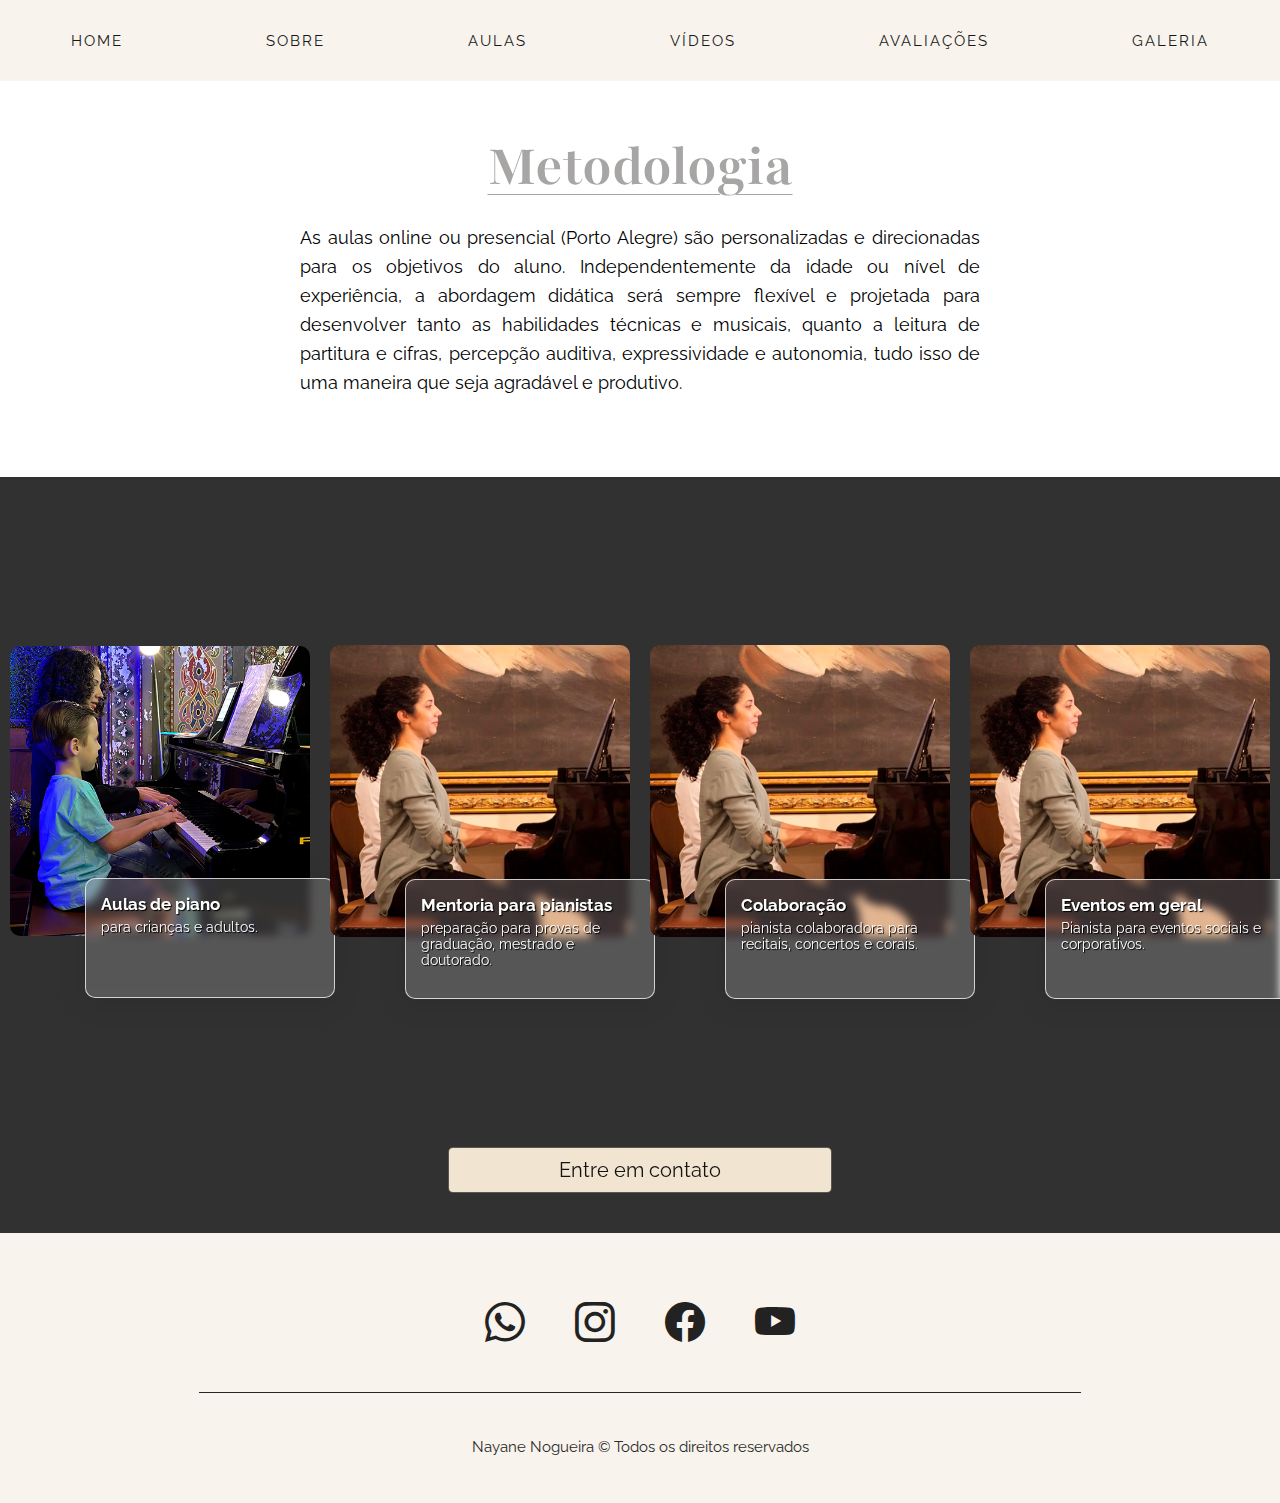
==== aulas.html @ 79834a37 "first commit" ====
<!DOCTYPE html>
<html lang="pt-BR">

<head>
    <meta charset="UTF-8">
    <meta name="viewport" content="width=device-width, initial-scale=1.0">

    <!-- links -->
    <link rel="stylesheet" href="./src/reset.css">
    <link rel="stylesheet" href="./src/style.css">
    <link rel="stylesheet" href="./src/responsive.css">

    <!-- fontes -->
    <link rel="preconnect" href="https://fonts.googleapis.com">
    <link rel="preconnect" href="https://fonts.gstatic.com" crossorigin>
    <link
        href="https://fonts.googleapis.com/css2?family=Oswald:wght@200..700&family=Playfair:ital,opsz,wght@0,5..1200,300..900;1,5..1200,300..900&family=Raleway:ital,wght@0,100..900;1,100..900&family=Roboto:ital,wght@0,100..900;1,100..900&family=Sigmar&display=swap"
        rel="stylesheet">

    <!-- bootstrap icones -->
    <link rel="stylesheet" href="https://cdn.jsdelivr.net/npm/bootstrap-icons@1.10.5/font/bootstrap-icons.css">

    <title>Nayane Nogueira | Professora de piano</title>
</head>

<body>
    <header>
        <nav class="cabecalho">
            <ul>
                <li><a href="index.html">HOME</a></li>
                <li><a href="sobre.html">SOBRE</a></li>
                <li><a href="aulas.html">AULAS</a></li>
                <li><a href="videos.html">VÍDEOS</a></li>
                <li><a href="avaliacoes.html">AVALIAÇÕES</a></li>
                <li><a href="galeria.html">GALERIA</a></li>
            </ul>
        </nav>
    </header>

    <section class="aula-principal">
        <h2>Metodologia</h2>
        <p>As aulas online ou presencial (Porto Alegre) são personalizadas e direcionadas para os objetivos do aluno.
            Independentemente da idade ou nível de experiência, a abordagem didática será sempre flexível e projetada
            para desenvolver tanto as habilidades técnicas e musicais, quanto a leitura de partitura e cifras, percepção
            auditiva, expressividade e autonomia, tudo isso de uma maneira que seja agradável e produtivo.</p>
    </section>

    <section class="aulas-foto">

        <div class="container-foto">
            <img src="./img/aulapiano.png" alt="">
            <div class="informacoes-foto">
                <h3>Aulas de piano</h3>
                <p>para crianças e adultos.</p>
            </div>
        </div>

        <div class="container-foto">
            <img src="./img/mentoria.png" alt="">
            <div class="informacoes-foto">
                <h3>Mentoria para pianistas</h3>
                <p>preparação para provas de graduação, mestrado e doutorado.</p>
            </div>
        </div>

        <div class="container-foto">
            <img src="./img/mentoria.png" alt="">
            <div class="informacoes-foto">
                <h3>Colaboração</h3>
                <p>pianista colaboradora para recitais, concertos e corais.</p>
            </div>
        </div>

        <div class="container-foto">
            <img src="./img/mentoria.png" alt="">
            <div class="informacoes-foto">
                <h3>Eventos em geral</h3>
                <p>Pianista para eventos sociais e corporativos.</p>
            </div>
        </div>
    </section>
    <div class="botao-aulas">
        <a href="https://wa.me/+555181428183" target="_blank">Entre em contato</a>
    </div>



    <footer class="rodape">
        <div class="container-rodape">
            <a href="https://wa.me/+555181428183" target="_blank"><i class="bi bi-whatsapp"></i></a>
            <a href="https://www.instagram.com/nayanenogueirapiano/" target="_blank"><i class="bi bi-instagram"></i></a>
            <a href="https://www.facebook.com/nayanenogueirapiano" target="_blank"><i class="bi bi-facebook"></i></a>
            <a href="https://www.youtube.com/@nayanenogueirapiano" target="_blank"><i class="bi bi-youtube"></i></a>
        </div>

        <div class="linha"></div>
        <p>Nayane Nogueira &#169 Todos os direitos reservados</p>
    </footer>




    <script src="index.js"></script>
</body>

</html
---- src/style.css ----
html {
    font-size: 62.5%;
}

header {
    width: 100%;
    height: 9vh;
    display: flex;
    align-items: center;
    background-color: rgb(248, 243, 236);
}

header .cabecalho {
    width: 100%;
   }



header .cabecalho ul {
    display: flex;
    align-items: center;
    justify-content: space-around;
    width: 100%;
    
}

header .cabecalho ul li {
    list-style: none;
    font-size: 1.5rem;
    font-family: "Raleway", sans-serif;
    letter-spacing: 2px;
    transition: .3s;
    
}

header .cabecalho ul li:hover {
    color: black;
    font-weight: 600;
}

header .cabecalho ul li a {
    color: #171718;
}

/* HERO */

.hero {
    position: relative;
    height: 90vh;
    width: 100%;
    overflow: hidden;
}

.slides {
    position: absolute;
    width: 100%;
    height: 100%;
}

.slides img {
    width: 100%;
    height: 100%;
    object-fit: cover;
    position: absolute;
    opacity: 0;
    transition: opacity 1s ease-in-out;
}

.slides img.ativo {
    opacity: 1;
}

.container-hero {
    position: absolute;
    display: flex;
    flex-direction: column;
    align-items: center;
    justify-content: center;
    width: 100%;
    height: 100%;

}

.container-hero h1 {
    font-size: 7rem;
    color: rgb(245, 245, 245);
    font-family: "Playfair", serif;
    margin-bottom: 60px;

}


.container-hero .botao-hero {
    font-size: 3rem;
    font-family: "Raleway", sans-serif;
    color: rgb(255, 255, 255);
    padding: 15px 50px;
    transition: .5s;
    background: rgba(255, 255, 255, 0.13);
    border-radius: 5px;
    box-shadow: 0 4px 30px rgba(0, 0, 0, 0.1);
    backdrop-filter: blur(5px);
    -webkit-backdrop-filter: blur(1.5px);
    border: 1px solid rgba(255, 255, 255, 0.74);

}

.container-hero .botao-hero:hover {
    color: rgb(36, 36, 36);
    background-color: rgba(221, 220, 220, 0.658);
    text-shadow: none;
}

section .seta-hero {
    position: absolute;
    color: white;
    width: 30px;
    display: flex;
    bottom: 5px;
    left: 50%;
    transform: translateX(-50%);
    animation: animarSeta 1.5s infinite ease-in-out;
}

@keyframes animarSeta {
    0% {
        transform: translateX(-50%) translateY(0);
    }

    50% {
        transform: translateX(-50%) translateY(-10px);
    }

    100% {
        transform: translateX(-50%) translateY(0);
    }
}

/* SOBRE */

section .sobre-container {
    width: 100%;
    display: flex;
    flex-direction: column;
    align-items: center;
    justify-content: center;
    padding: 60px 300px;

}

section .sobre-container h2 {
    font-size: 6rem;
    color: rgb(167, 166, 165);
    font-family: "Playfair", serif;
    margin-bottom: 20px;
    text-decoration: underline;
    text-decoration-thickness: 1px;
    text-underline-offset: 10px;
}

section .sobre-container p {
    font-family: "Raleway", sans-serif;
    font-size: 1.8rem;
    line-height: 2.9rem;
    text-align: justify;
    margin-bottom: 30px;
}

section .sobre-container a {
    font-size: 2rem;
    font-family: "Raleway", sans-serif;
    color: rgb(27, 27, 27);
    width: 100%;
    transition: .5s;
    background: rgb(241, 228, 208);
    border-radius: 5px;
    box-shadow: 0 4px 30px rgba(0, 0, 0, 0.1);
    backdrop-filter: blur(5px);
    -webkit-backdrop-filter: blur(1.5px);
    border: 1px solid rgba(37, 37, 37, 0.74);
    text-align: center;
    padding: 10px;
}

section .sobre-container a:hover {
    background: rgb(245, 216, 173);

}

.sobre::after {
    content: " ";
    display: block;
    width: 80%;
    height: 1px;
    background-color: rgb(167, 166, 165);
    margin: 30px auto;
}

/* AULAS */

.aulas {
    width: 100%;
    display: flex;
    flex-direction: column;
    align-items: center;
    justify-content: center;
    padding: 60px 300px;
}

.aulas .container-aulas {
    display: flex;
    flex-direction: column;
}

.aulas h2 {
    font-size: 6rem;
    color: rgb(167, 166, 165);
    font-family: "Playfair", serif;
    margin-bottom: 20px;
    text-decoration: underline;
    text-decoration-thickness: 1px;
    text-underline-offset: 10px;
}

.aulas .container-aulas p {
    font-family: "Raleway", sans-serif;
    font-size: 1.8rem;
    margin-bottom: 30px;
    text-align: justify;
    line-height: 2.5rem;
}

.aulas .container-aulas ul {
    list-style: none;
}


.aulas .container-aulas li {
    font-family: "Raleway", sans-serif;
    font-size: 1.5rem;
    border: 2px solid rgb(167, 166, 165);
    padding: 20px;
    margin-bottom: 20px;
    display: flex;
    gap: 20px;
    align-items: center;
    text-align: center;
  
}


.aulas .container-aulas .box-aulas img {
    width: 50px;
    height: auto;

}

.aulas .container-aulas .botao-aula {
    font-size: 2rem;
    font-family: "Raleway", sans-serif;
    color: rgb(20, 20, 20);
    width: 100%;
    transition: .5s;
    background: rgb(241, 228, 208);
    border-radius: 5px;
    box-shadow: 0 4px 30px rgba(0, 0, 0, 0.1);
    backdrop-filter: blur(5px);
    -webkit-backdrop-filter: blur(1.5px);
    border: 1px solid rgba(37, 37, 37, 0.74);
    text-align: center;
    padding: 10px;
}

.aulas .container-aulas .botao-aula:hover {
    background: rgb(245, 216, 173);
}

/* CONTATOS */
.section-contatos {
    background-image: url(../img/piano.jpg);
    background-position: center;
    background-repeat: no-repeat;
    background-size: cover;
    height: 60vh;
    position: relative;
    background-attachment: fixed;
}

.section-contatos>.overlay {
    position: absolute;
    top: 0;
    left: 0;
    background-color: #00000099;
    width: 100%;
    height: 100%;
    z-index: 1;
}

.section-contatos>.contatos {
    display: flex;
    align-items: center;
    justify-content: center;
    height: 100%;
    flex-direction: column;
    z-index: 2;
    position: relative;

}

.contatos {
    width: 100%;
    display: flex;
    flex-direction: column;
    align-items: center;
    justify-content: center;
    padding: 40px 300px 60px;
}

.contatos h2 {
    font-size: 6rem;
    color: rgb(250, 247, 243);
    font-family: "Playfair", serif;
    margin-bottom: 45px;
    text-decoration: underline;
    text-decoration-thickness: 1px;
    text-underline-offset: 10px;
}

.contatos .container-contatos {
    display: flex;
    gap: 40px;
}

.contatos .container-contatos .box-contatos {
    width: 230px;
    padding: 20px 5px;
    backdrop-filter: blur(1px);
    -webkit-backdrop-filter: blur(2px);
    border: 1px solid rgba(243, 239, 239, 0.966);
    background-color: #e6e2e22a;
    transition: .3s;
}

.contatos .container-contatos .box-contatos:hover {
    background-color: #5c5b5b8c;
}

.contatos .container-contatos .box-contatos .conteudo-contatos {
    display: flex;
    align-items: center;
    justify-content: center;
    flex-direction: column;
    gap: 30px;

}

.contatos .container-contatos .box-contatos img {
    max-width: 60px;
    height: 40px;
    margin: 20px 0 10px;

}

.contatos .container-contatos .box-contatos p {
    font-size: 1.5rem;
    font-family: "Raleway", sans-serif;
    color: rgb(255, 254, 254);
    width: 100%;
    transition: .5s;
    font-weight: 500;
    border-radius: 5px;
    text-align: center;

}

/* RODAPÉ */

.rodape {
    background-color: rgb(248, 243, 236);
    height: 30vh;
    display: flex;
    flex-direction: column;
    align-items: center;
    justify-content: space-around;
    padding: 50px 10px 30px;
}

.rodape p {
    font-size: 1.5rem;
    font-family: "Raleway", sans-serif;
    color: rgb(43, 42, 42);
}

.rodape .container-rodape {
    display: flex;
    gap: 50px;

}


.rodape .container-rodape i {
    font-size: 4rem;
    color: rgb(34, 34, 34);
    transition: .3s;
}

.rodape .container-rodape i:hover {
    color: rgb(112, 111, 111);
}

.linha {
    height: 0.6px;
    background-color: #252525;
    /* Cor da linha */
    width: 70%;
    /* Ajuste conforme necessário */
    margin: 10px auto;
    /* Centraliza a linha */
}

/* SEÇÃO SOBRE */

.sobre-principal {
    width: 100%;
    display: flex;
    flex-direction: column;
    align-items: center;
    justify-content: center;
    padding: 60px 300px;
    background-color: #313131;
}

.sobre-principal h2 {
    font-size: 6rem;
    color: rgb(231, 228, 224);
    font-family: "Playfair", serif;
    margin-bottom: 20px;
    text-decoration: underline;
    text-decoration-thickness: 1px;
    text-underline-offset: 10px;
}

.sobre-principal p {
    font-family: "Raleway", sans-serif;
    font-size: 1.6rem;
    margin-bottom: 30px;
    text-align: justify;
    line-height: 2.8rem;
    color: rgb(250, 247, 243);
}

.sobre-principal a {
    font-size: 2rem;
    font-family: "Raleway", sans-serif;
    color: rgb(20, 20, 20);
    width: 100%;
    transition: .5s;
    background: rgb(241, 228, 208);
    border-radius: 5px;
    box-shadow: 0 4px 30px rgba(0, 0, 0, 0.1);
    backdrop-filter: blur(5px);
    -webkit-backdrop-filter: blur(1.5px);
    border: 1px solid rgba(37, 37, 37, 0.74);
    text-align: center;
    padding: 10px;
}

.sobre-principal a:hover {
    background: rgb(245, 216, 173);
}

/* SOBRE TIMELINE */

.timeline {
    position: relative;
    max-width: 800px;
    margin: 50px auto;
    padding: 20px;
    display: flex;
    flex-direction: column;
}

.timeline::before {
    content: "";
    position: absolute;
    left: 50%;
    width: 1px;
    height: 100%;
    background-color: #171718;
    transform: translateX(-50%);

}

.timeline-item {
    position: relative;
    width: 50%;
    padding: 20px;
    opacity: 0;
    transform: translateY(30px);
    transition: all 0.6s ease-in-out;
}

.timeline-item:nth-child(odd) {
    left: 0;
    text-align: right;
}

.timeline-item:nth-child(even) {
    left: 50%;
}

.timeline-item::before {
    content: "";
    position: absolute;
    top: 25px;
    width: 10px;
    height: 10px;
    background-color: #171718;
    border-radius: 50%;
    border: 3px solid white;
    box-shadow: 0 0 10px rgba(0, 0, 0, 0.2);
    opacity: 0;
    transition: all 0.6s ease-in-out;
}

.timeline-item:nth-child(odd)::before {
    right: -7px;
}

.timeline-item:nth-child(even)::before {
    left: -7px;
}

.timeline-conteudo {
    background-color: rgb(250, 250, 250);
    max-width: 130%;
    padding: 10px;
    border-radius: 5px;
    box-shadow: 0 0 20px rgba(37, 37, 37, 0.288);

}

.timeline-conteudo h3 {
    margin-bottom: 10px;
    font-family: "Raleway", sans-serif;
    font-size: 1.6rem;

}

.timeline-conteudo p {
    margin-bottom: 10px;
    font-family: "Raleway", sans-serif;
    font-size: 1.6rem;
    text-align: center;

}

.timeline-conteudo .timeline-titulo {
    font-weight: 600;
}


.timeline-item.aparecer {
    opacity: 1;
    transform: translateY(0);
}

.timeline-item.aparecer::before {
    opacity: 1;
}

.botao-timeline {
    display: flex;
    justify-content: center;
    align-items: center;
    height: 20vh;
    transform: translateY(-20%);
}

.botao-timeline a {
    font-size: 2rem;
    font-family: "Raleway", sans-serif;
    color: rgb(20, 20, 20);
    width: 30%;
    transition: .5s;
    background: rgb(241, 228, 208);
    border-radius: 5px;
    backdrop-filter: blur(5px);
    -webkit-backdrop-filter: blur(1.5px);
    border: 1px solid rgba(37, 37, 37, 0.74);
    text-align: center;
    padding: 10px;

}

.botao-timeline a:hover {
    background: rgb(245, 216, 173);
}

/* AULAS */
.aula-principal {
    width: 100%;
    display: flex;
    flex-direction: column;
    justify-content: center;
    padding: 50px 300px;

}

.aula-principal h2 {
    font-size: 6rem;
    color: rgb(167, 166, 165);
    font-family: "Playfair", serif;
    margin-bottom: 20px;
    text-decoration: underline;
    text-decoration-thickness: 1px;
    text-underline-offset: 10px;
    text-align: center;
}

.aula-principal p {
    font-family: "Raleway", sans-serif;
    font-size: 1.8rem;
    line-height: 2.9rem;
    text-align: justify;
    margin-bottom: 30px;
}

.aulas-foto {
    display: flex;
    align-items: center;
    justify-content: space-around;
    background-color: #313131;
    height: 70vh;
}


.aulas-foto .container-foto {
    position: relative;

}

.informacoes-foto {
    position: absolute;
    height: 120px;
    width: 250px;
    transform: translate(30%, -50%);
    padding: 15px;
    border-radius: 10px;
    font-family: "Raleway", sans-serif;
    color: rgb(255, 255, 255);
    transition: .5s;
    background: rgba(230, 228, 228, 0.212);
    box-shadow: 0 4px 30px rgba(0, 0, 0, 0.1);
    backdrop-filter: blur(4px);
    -webkit-backdrop-filter: blur(1.5px);
    border: 0.8px solid rgba(255, 255, 255, 0.74);
}

.informacoes-foto h3 {
    font-size: 1.7rem;
    color: #ffffff;
    text-shadow: 1px 1px 1px black;
    margin-bottom: 5px;
}

.informacoes-foto p {
    font-size: 1.4rem;
    text-shadow: 1px 1px 1px black;
}


.container-foto img {
    max-width: 300px;
    max-height: 300px;
    border-radius: 10px;
    transition: 0.3s ease;
}


.container-foto img:hover {
    transform: scale(1.05);
} 


.botao-aulas {
    background-color: #313131;
    display: flex;
    justify-content: center;
    width: 100%;

}

.botao-aulas a {
    font-size: 2rem;
    font-family: "Raleway", sans-serif;
    color: rgb(20, 20, 20);
    width: 30%;
    transition: .5s;
    background: rgb(241, 228, 208);
    border-radius: 5px;
    backdrop-filter: blur(5px);
    -webkit-backdrop-filter: blur(1.5px);
    border: 1px solid rgba(37, 37, 37, 0.74);
    text-align: center;
    padding: 10px;
    margin: 40px 0;
}

.botao-aulas a:hover {
    background: rgb(245, 216, 173);
}


/* VIDEOS */

.videos-principal {
    width: 100%;
    display: flex;
    flex-direction: column;
    justify-content: center;
    align-items: center;
    padding: 50px 300px;
    margin-bottom: 60px;
    background-color: #313131;
}

.videos-principal h2 {
    font-size: 6rem;
    color: rgb(233, 231, 228);
    font-family: "Playfair", serif;
    margin-bottom: 30px;
    text-decoration: underline;
    text-decoration-thickness: 1px;
    text-underline-offset: 10px;
    text-align: center;
}

.videos-secundario {
    display: flex;
    flex-wrap: wrap;
    align-items: center;
    justify-content: space-evenly;
    gap: 40px;
  
}

.videos-principal iframe,
.videos-secundario iframe {
    border-radius: 10px;
}

.videos-secundario a {
    font-size: 2rem;
    font-family: "Raleway", sans-serif;
    color: rgb(20, 20, 20);
    width: 30%;
    transition: .5s;
    background: rgb(241, 228, 208);
    border-radius: 5px;
    backdrop-filter: blur(5px);
    -webkit-backdrop-filter: blur(1.5px);
    border: 1px solid rgba(37, 37, 37, 0.74);
    text-align: center;
    padding: 10px;
    margin-bottom: 40px;
}
.videos-secundario a:hover {
    background: rgb(245, 216, 173);
}


/* AVALIACOES */

.avaliacoes {
    display: flex;
    flex-direction: column;
    justify-content: center;
    padding: 50px 300px;
    background-color: rgb(218, 212, 203);

}

.avaliacoes-container {
    display: flex;
    flex-direction: column;
    align-items: center;
    justify-content: center;
    height:50vh;
   }

   .avaliacoes-txt {
    background-color: #ffffff;
    width: 50%;
    display: flex;
    flex-direction: column;
    padding: 30px;
    text-align: center;
    border-radius: 10px;
    box-shadow: 0 0 7px rgba(44, 44, 44, 0.651);
   }

   .avaliacoes-txt h3 {
    font-family: "Raleway", sans-serif;
    font-size: 1.8rem;
    text-align: center;
    margin-bottom: 10px;

   }

   .avaliacoes-txt p {
    font-family: "Raleway", sans-serif;
    font-size: 1.6rem;
    line-height: 2.4rem;
    text-align: center;
    margin-bottom: 10px;

   }

   .botao-esquerdo,
.botao-direito {
    color: rgb(0, 0, 0);
    position: absolute;
    background-color: transparent;
    border: 0px;
    font-size: 4rem;
    padding: 10px;
    top: 35%;
    cursor: pointer;
    transition: .5s;
}


.botao-esquerdo {
    left: 400px;
    text-shadow: 2px 2px 20px white;
}


.botao-direito {
    right: 400px;
    text-shadow: -2px 2px 20px white;
}

/* GALERIA */

.container-galeria {
    background-color: #313131;
    padding-top: 30px;
}

.container-galeria h2 {
    font-size: 6rem;
    color: rgb(233, 231, 228);
    font-family: "Playfair", serif;
    margin-bottom: 20px;
    text-decoration: underline;
    text-decoration-thickness: 1px;
    text-underline-offset: 10px;
    text-align: center;
}

.galeria {
 column-count: 3;
 column-gap: 20px;
 padding: 40px;
}

.galeria img {
    width: 100%;
    object-fit: cover;
    transition: transform 0.3s ease;
    border-radius: 4px;
    margin-bottom: 20px;
}

.galeria img:hover {
    transform: scale(1.05);
}


.galeria img:nth-child(2n) {
    grid-row: span 2;
}

.galeria img:nth-child(3n) {
    grid-column: span 2;
    grid-row: span 2;
}

/* lightbox */

.lightbox {
    position: fixed;
    top: 0;
    left: 0;
    width: 100%;
    height: 100%;
    background-color: rgba(0, 0, 0, 0.8);
    display: none;
    justify-content: center;
    align-items: center;
}

.lightbox img {
    max-width: 90%;
    max-height: 90%;
    border-radius: 4px;
}

.fechar {
    position: absolute;
    top: 20px;
    right: 60px;
    font-size: 36px;
    color: #e9dfdf;
    cursor: pointer;
    z-index: 1000;
}


.fechar:hover {
    color: #ffffff; ;
}
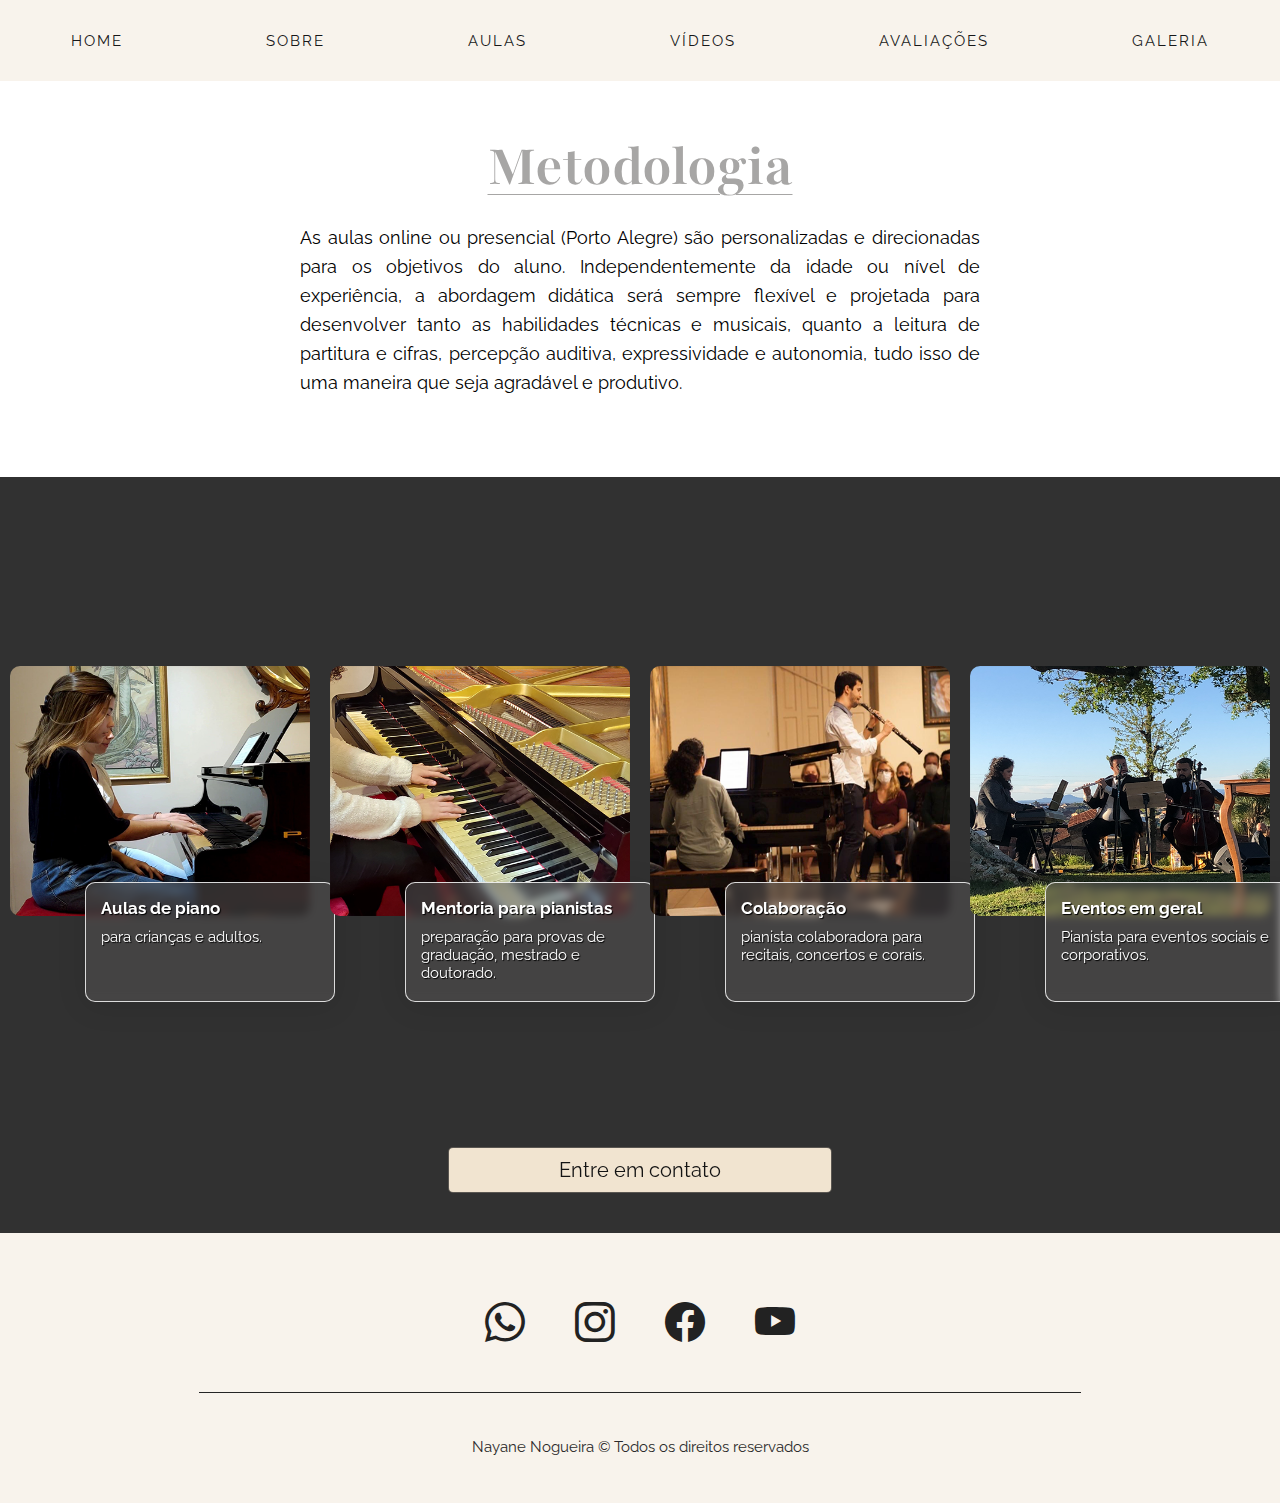
==== commit c0972deb: "new commit" ====
--- a/aulas.html
+++ b/aulas.html
@@ -48,7 +48,7 @@
     <section class="aulas-foto">
 
         <div class="container-foto">
-            <img src="./img/aulapiano.png" alt="">
+            <img src="./img/aula.png" alt="">
             <div class="informacoes-foto">
                 <h3>Aulas de piano</h3>
                 <p>para crianças e adultos.</p>
@@ -56,7 +56,7 @@
         </div>
 
         <div class="container-foto">
-            <img src="./img/mentoria.png" alt="">
+            <img src="./img/maos.png" alt="">
             <div class="informacoes-foto">
                 <h3>Mentoria para pianistas</h3>
                 <p>preparação para provas de graduação, mestrado e doutorado.</p>
@@ -64,7 +64,7 @@
         </div>
 
         <div class="container-foto">
-            <img src="./img/mentoria.png" alt="">
+            <img src="./img/acompanhamento.png" alt="">
             <div class="informacoes-foto">
                 <h3>Colaboração</h3>
                 <p>pianista colaboradora para recitais, concertos e corais.</p>
@@ -72,7 +72,7 @@
         </div>
 
         <div class="container-foto">
-            <img src="./img/mentoria.png" alt="">
+            <img src="./img/cerimonia.png" alt="">
             <div class="informacoes-foto">
                 <h3>Eventos em geral</h3>
                 <p>Pianista para eventos sociais e corporativos.</p>
--- a/src/style.css
+++ b/src/style.css
@@ -12,7 +12,7 @@
 
 header .cabecalho {
     width: 100%;
-   }
+}
 
 
 
@@ -21,7 +21,7 @@
     align-items: center;
     justify-content: space-around;
     width: 100%;
-    
+
 }
 
 header .cabecalho ul li {
@@ -30,7 +30,7 @@
     font-family: "Raleway", sans-serif;
     letter-spacing: 2px;
     transition: .3s;
-    
+
 }
 
 header .cabecalho ul li:hover {
@@ -85,13 +85,16 @@
     font-size: 7rem;
     color: rgb(245, 245, 245);
     font-family: "Playfair", serif;
-    margin-bottom: 60px;
-
+    margin-bottom: 40px;
+}
+
+.container-hero img {
+    width: 100px;
 }
 
 
 .container-hero .botao-hero {
-    font-size: 3rem;
+    font-size: 2rem;
     font-family: "Raleway", sans-serif;
     color: rgb(255, 255, 255);
     padding: 15px 50px;
@@ -204,12 +207,15 @@
     flex-direction: column;
     align-items: center;
     justify-content: center;
-    padding: 60px 300px;
+    padding: 60px 20px; 
+    max-width: 900px; 
+    margin: 0 auto; 
 }
 
 .aulas .container-aulas {
     display: flex;
     flex-direction: column;
+    width: 100%; 
 }
 
 .aulas h2 {
@@ -242,15 +248,25 @@
     padding: 20px;
     margin-bottom: 20px;
     display: flex;
-    gap: 20px;
-    align-items: center;
-    text-align: center;
-  
-}
-
+    gap: 30px;
+    align-items: center;
+    justify-content: space-around;
+ 
+
+}
+
+.aulas .container-aulas li p {
+    font-size: 1.5rem;
+    line-height: 2rem;
+    margin: 0;
+}
+
+.aulas .container-aulas li h3 {
+    text-align: left;
+}
 
 .aulas .container-aulas .box-aulas img {
-    width: 50px;
+    max-width: 50px;
     height: auto;
 
 }
@@ -644,35 +660,35 @@
     position: absolute;
     height: 120px;
     width: 250px;
-    transform: translate(30%, -50%);
+    transform: translate(30%, -30%);
     padding: 15px;
     border-radius: 10px;
     font-family: "Raleway", sans-serif;
     color: rgb(255, 255, 255);
     transition: .5s;
-    background: rgba(230, 228, 228, 0.212);
+    background: rgba(85, 83, 83, 0.555);
     box-shadow: 0 4px 30px rgba(0, 0, 0, 0.1);
     backdrop-filter: blur(4px);
     -webkit-backdrop-filter: blur(1.5px);
-    border: 0.8px solid rgba(255, 255, 255, 0.74);
+    border: 0.8px solid rgba(255, 255, 255, 0.815);
 }
 
 .informacoes-foto h3 {
     font-size: 1.7rem;
     color: #ffffff;
     text-shadow: 1px 1px 1px black;
-    margin-bottom: 5px;
+    margin-bottom: 10px;
 }
 
 .informacoes-foto p {
-    font-size: 1.4rem;
+    font-size: 1.5rem;
     text-shadow: 1px 1px 1px black;
 }
 
 
 .container-foto img {
-    max-width: 300px;
-    max-height: 300px;
+    width: 300px;
+    height: 250px;
     border-radius: 10px;
     transition: 0.3s ease;
 }
@@ -680,7 +696,7 @@
 
 .container-foto img:hover {
     transform: scale(1.05);
-} 
+}
 
 
 .botao-aulas {
@@ -742,7 +758,7 @@
     align-items: center;
     justify-content: space-evenly;
     gap: 40px;
-  
+
 }
 
 .videos-principal iframe,
@@ -765,6 +781,7 @@
     padding: 10px;
     margin-bottom: 40px;
 }
+
 .videos-secundario a:hover {
     background: rgb(245, 216, 173);
 }
@@ -786,10 +803,10 @@
     flex-direction: column;
     align-items: center;
     justify-content: center;
-    height:50vh;
-   }
-
-   .avaliacoes-txt {
+    height: 50vh;
+}
+
+.avaliacoes-txt {
     background-color: #ffffff;
     width: 50%;
     display: flex;
@@ -798,26 +815,26 @@
     text-align: center;
     border-radius: 10px;
     box-shadow: 0 0 7px rgba(44, 44, 44, 0.651);
-   }
-
-   .avaliacoes-txt h3 {
+}
+
+.avaliacoes-txt h3 {
     font-family: "Raleway", sans-serif;
     font-size: 1.8rem;
     text-align: center;
     margin-bottom: 10px;
 
-   }
-
-   .avaliacoes-txt p {
+}
+
+.avaliacoes-txt p {
     font-family: "Raleway", sans-serif;
     font-size: 1.6rem;
     line-height: 2.4rem;
     text-align: center;
     margin-bottom: 10px;
 
-   }
-
-   .botao-esquerdo,
+}
+
+.botao-esquerdo,
 .botao-direito {
     color: rgb(0, 0, 0);
     position: absolute;
@@ -861,9 +878,9 @@
 }
 
 .galeria {
- column-count: 3;
- column-gap: 20px;
- padding: 40px;
+    column-count: 3;
+    column-gap: 20px;
+    padding: 40px;
 }
 
 .galeria img {
@@ -887,6 +904,8 @@
     grid-column: span 2;
     grid-row: span 2;
 }
+
+
 
 /* lightbox */
 
@@ -920,5 +939,6 @@
 
 
 .fechar:hover {
-    color: #ffffff; ;
+    color: #ffffff;
+    ;
 }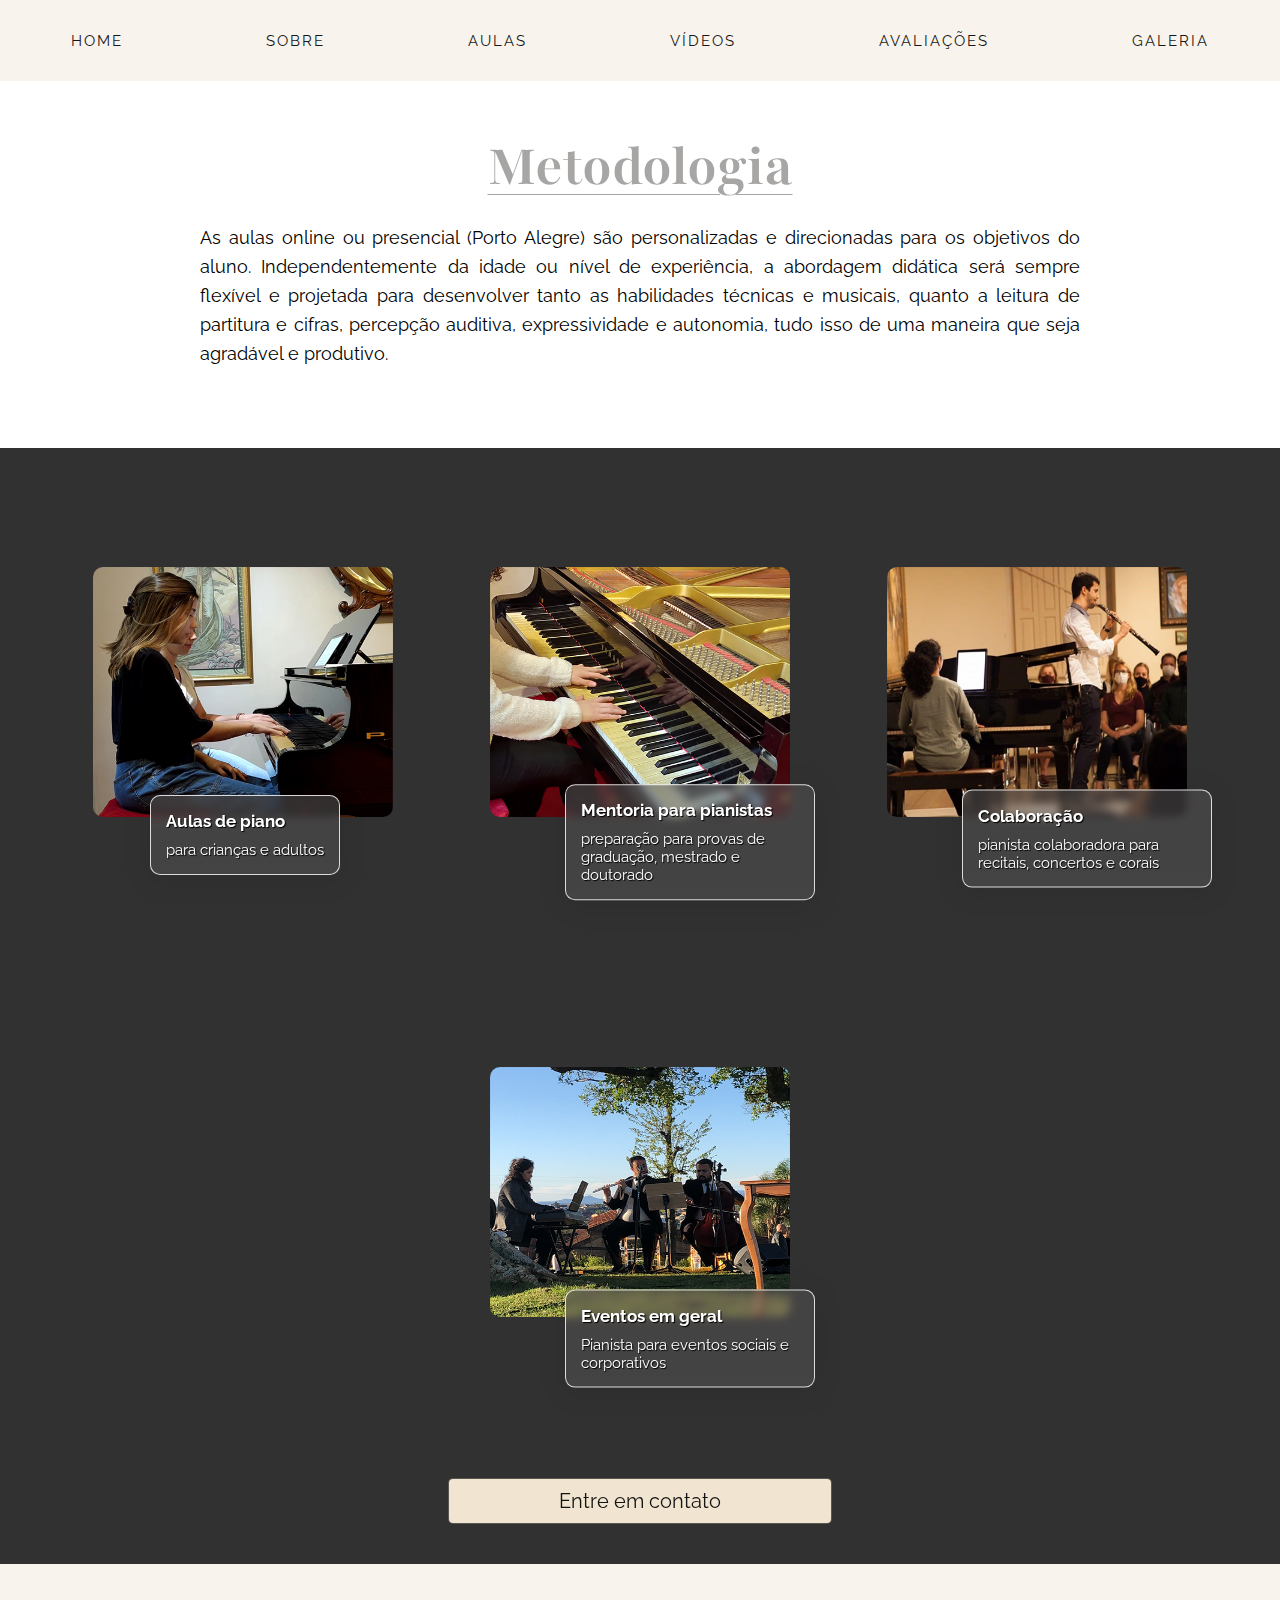
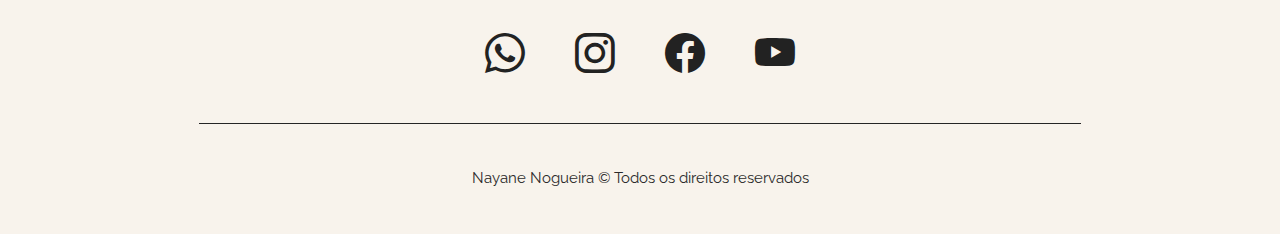
==== commit 0952fe02: "new commit" ====
--- a/aulas.html
+++ b/aulas.html
@@ -35,6 +35,25 @@
                 <li><a href="galeria.html">GALERIA</a></li>
             </ul>
         </nav>
+
+        <button id="btn-menu-mobile" class="botao" onclick="animar()">
+            <span class="linha"></span>
+            <span class="linha"></span>
+            <span class="linha"></span>
+        </button>
+
+        <section class="menu-mobile" id="menu-mobile">
+            <nav>
+                <ul>
+                    <li><a href="index.html">HOME</a></li>
+                    <li><a href="sobre.html">SOBRE</a></li>
+                    <li><a href="aulas.html">AULAS</a></li>
+                    <li><a href="videos.html">VÍDEOS</a></li>
+                    <li><a href="avaliacoes.html">AVALIAÇÕES</a></li>
+                    <li><a href="galeria.html">GALERIA</a></li>
+                </ul>
+            </nav>
+        </section>
     </header>
 
     <section class="aula-principal">
@@ -51,7 +70,7 @@
             <img src="./img/aula.png" alt="">
             <div class="informacoes-foto">
                 <h3>Aulas de piano</h3>
-                <p>para crianças e adultos.</p>
+                <p>para crianças e adultos</p>
             </div>
         </div>
 
@@ -59,7 +78,7 @@
             <img src="./img/maos.png" alt="">
             <div class="informacoes-foto">
                 <h3>Mentoria para pianistas</h3>
-                <p>preparação para provas de graduação, mestrado e doutorado.</p>
+                <p>preparação para provas de graduação, mestrado e doutorado</p>
             </div>
         </div>
 
@@ -67,7 +86,7 @@
             <img src="./img/acompanhamento.png" alt="">
             <div class="informacoes-foto">
                 <h3>Colaboração</h3>
-                <p>pianista colaboradora para recitais, concertos e corais.</p>
+                <p>pianista colaboradora para recitais, concertos e corais</p>
             </div>
         </div>
 
@@ -75,14 +94,13 @@
             <img src="./img/cerimonia.png" alt="">
             <div class="informacoes-foto">
                 <h3>Eventos em geral</h3>
-                <p>Pianista para eventos sociais e corporativos.</p>
+                <p>Pianista para eventos sociais e corporativos</p>
             </div>
         </div>
     </section>
     <div class="botao-aulas">
         <a href="https://wa.me/+555181428183" target="_blank">Entre em contato</a>
     </div>
-
 
 
     <footer class="rodape">
@@ -98,9 +116,8 @@
     </footer>
 
 
-
-
     <script src="index.js"></script>
+    <script src="mobile.js"></script>
 </body>
 
 </html--- a/src/style.css
+++ b/src/style.css
@@ -13,7 +13,6 @@
 header .cabecalho {
     width: 100%;
 }
-
 
 
 header .cabecalho ul {
@@ -42,6 +41,103 @@
     color: #171718;
 }
 
+/* MENU MOBILE */
+
+header .menu-mobile {
+    background-color: rgba(0, 0, 0, 0.452);
+    backdrop-filter: blur(15px);
+    position: absolute;
+    width: 100%;
+    height: 0vh;
+    top: 0;
+    left: 0;
+    visibility: hidden;
+    overflow: hidden;
+    transition: .5s;
+    z-index: 3;
+}
+
+header .menu-mobile nav {
+    width: 100%;
+
+}
+
+header .menu-mobile nav ul {
+    list-style-type: none;
+    display: flex;
+    flex-direction: column;
+    align-items: center;
+    justify-content: center;
+    height: 100vh;
+
+}
+
+header .menu-mobile nav a {
+    font-family: "Raleway", sans-serif;
+    font-size: 20px;
+    text-decoration: none;
+    color: #ffffff;
+    padding: 20px 0;
+    display: block;
+    width: 100vw;
+    text-align: center;
+    transition: .3s;
+
+}
+
+header .menu-mobile nav a:hover {
+    font-size: 25px;
+}
+
+header .menu-mobile.abrir {
+    width: 100%;
+    height: 100vh;
+
+}
+
+body.no-overflow {
+    overflow: hidden;
+}
+
+
+/* BOTAO MOBILE */
+header .botao {
+    width: 50px;
+    height: 50px;
+    border: none;
+    background: transparent;
+    cursor: pointer;
+    display: none;
+   
+}
+
+header .botao .linha {
+    width: 30px;
+    height: 2px;
+    display: block;
+    margin: 6px auto;
+    position: relative;
+    transform-origin: center;
+    transition: 0.2s;
+
+}
+
+header .botao.ativar .linha:nth-child(1) {
+    transform: translateY(8px) rotate(-45deg);
+    background-color: #ffffff;
+}
+
+header .botao.ativar .linha:nth-child(3) {
+    transform: translateY(-8px) rotate(45deg);
+    background-color: #ffffff;
+}
+
+header .botao.ativar .linha:nth-child(2) {
+    width: 0;
+}
+
+
+
 /* HERO */
 
 .hero {
@@ -55,6 +151,7 @@
     position: absolute;
     width: 100%;
     height: 100%;
+
 }
 
 .slides img {
@@ -78,7 +175,6 @@
     justify-content: center;
     width: 100%;
     height: 100%;
-
 }
 
 .container-hero h1 {
@@ -139,6 +235,10 @@
     }
 }
 
+.imagem-estatica {
+    display: none;
+}
+
 /* SOBRE */
 
 section .sobre-container {
@@ -147,7 +247,9 @@
     flex-direction: column;
     align-items: center;
     justify-content: center;
-    padding: 60px 300px;
+    padding: 60px 20px;
+    max-width: 900px;
+    margin: 0 auto;
 
 }
 
@@ -207,15 +309,15 @@
     flex-direction: column;
     align-items: center;
     justify-content: center;
-    padding: 60px 20px; 
-    max-width: 900px; 
-    margin: 0 auto; 
+    padding: 60px 20px;
+    max-width: 900px;
+    margin: 0 auto;
 }
 
 .aulas .container-aulas {
     display: flex;
     flex-direction: column;
-    width: 100%; 
+    width: 100%;
 }
 
 .aulas h2 {
@@ -250,9 +352,7 @@
     display: flex;
     gap: 30px;
     align-items: center;
-    justify-content: space-around;
- 
-
+    text-align: center;
 }
 
 .aulas .container-aulas li p {
@@ -644,22 +744,26 @@
 
 .aulas-foto {
     display: flex;
+    flex-wrap: wrap;
     align-items: center;
     justify-content: space-around;
     background-color: #313131;
     height: 70vh;
-}
-
+    padding: 0 50px;
+    gap: 10px;
+
+}
 
 .aulas-foto .container-foto {
     position: relative;
+    margin: 10px;
 
 }
 
 .informacoes-foto {
     position: absolute;
-    height: 120px;
-    width: 250px;
+    max-height: 120px;
+    max-width: 250px;
     transform: translate(30%, -30%);
     padding: 15px;
     border-radius: 10px;
@@ -793,8 +897,11 @@
     display: flex;
     flex-direction: column;
     justify-content: center;
-    padding: 50px 300px;
+    align-items: center;
+    padding: 50px 10%;
     background-color: rgb(218, 212, 203);
+    position: relative;
+    height: 60vh;
 
 }
 
@@ -804,11 +911,14 @@
     align-items: center;
     justify-content: center;
     height: 50vh;
+    width: 100%;
+    max-width: 800px;
 }
 
 .avaliacoes-txt {
     background-color: #ffffff;
-    width: 50%;
+    width: 80%;
+    max-width: 500px;
     display: flex;
     flex-direction: column;
     padding: 30px;
@@ -839,23 +949,24 @@
     color: rgb(0, 0, 0);
     position: absolute;
     background-color: transparent;
-    border: 0px;
+    border: none;
     font-size: 4rem;
     padding: 10px;
-    top: 35%;
+    top: 50%;
+    transform: translateY(-50%);
     cursor: pointer;
     transition: .5s;
 }
 
 
 .botao-esquerdo {
-    left: 400px;
+    left: 30%;
     text-shadow: 2px 2px 20px white;
 }
 
 
 .botao-direito {
-    right: 400px;
+    right: 30%;
     text-shadow: -2px 2px 20px white;
 }
 
@@ -919,6 +1030,9 @@
     display: none;
     justify-content: center;
     align-items: center;
+    pointer-events: auto;
+    z-index: 9999;
+    
 }
 
 .lightbox img {
@@ -940,5 +1054,8 @@
 
 .fechar:hover {
     color: #ffffff;
-    ;
+}
+
+.desativado {
+    pointer-events: none;
 }--- a/src/responsive.css
+++ b/src/responsive.css
@@ -0,0 +1,1154 @@
+@media screen and (max-width: 1456px) {
+
+    .aulas-foto {
+        height: 110vh;
+        justify-content: space-around;
+    }
+
+    .aulas-foto .container-foto {
+        margin: 30px;
+    }
+
+}
+
+@media screen and (max-width: 1301px) {
+
+    /* seção sobre */
+    .sobre-principal {
+        padding: 60px 200px;
+    }
+
+    /* seção aulas */
+    .aula-principal {
+        padding: 50px 200px;
+    }
+
+    /* seção videos */
+    .videos-secundario {
+        padding: 40px;
+        display: flex;
+        flex-direction: column;
+
+    }
+
+    .videos-secundario a {
+        font-size: 1.8rem;
+        width: 40%;
+    }
+
+    /* seção avaliações */
+
+    .botao-esquerdo {
+        left: 20%;
+    }
+
+    .botao-direito {
+        right: 20%;
+    }
+
+}
+
+
+@media screen and (max-width: 1171px) {
+
+    /* CONTATOS */
+
+    .section-contatos {
+        height: 85vh;
+        background-attachment: local;
+    }
+
+    .contatos {
+        padding: 40px 200px 60px;
+    }
+
+    .contatos h2 {
+        font-size: 5rem;
+    }
+
+    .contatos .container-contatos {
+        display: flex;
+        flex-wrap: wrap;
+        gap: 40px;
+        align-items: center;
+        justify-content: center;
+    }
+
+    .contatos .container-contatos .box-contatos {
+        height: 190px;
+
+    }
+
+
+}
+
+
+@media screen and (max-width: 1090px) {
+    .sobre-principal {
+        padding: 60px 100px;
+    }
+}
+
+
+@media screen and (max-width: 965px) {
+
+    /* sobre */
+    section .sobre-container {
+        max-width: 800px;
+    }
+
+    /* aulas */
+    .aulas {
+        max-width: 800px;
+    }
+
+    /* seção aulas */
+    .aula-principal {
+        padding: 50px 100px;
+
+    }
+
+    /* seção vídeos */
+    .videos-principal {
+        padding: 50px 40px;
+        margin: 0 0 10px;
+
+    }
+
+    .videos-principal iframe {
+        width: 100%;
+        max-width: 860px;
+        height: auto;
+        aspect-ratio: 16 / 9;
+    }
+
+    .videos-principal h2 {
+        font-size: 5rem;
+    }
+}
+
+
+
+@media screen and (max-width: 915px) {
+
+    /* contatos */
+    .contatos {
+        padding: 40px 80px 60px;
+    }
+}
+
+
+
+
+@media screen and (max-width: 885px) {
+    /* hero */
+
+    .slides img {
+        width: 100%;
+        height: 95%;
+        object-position: 20%;
+        position: absolute;
+        opacity: 0;
+        transition: opacity 1s ease-in-out;
+    }
+
+    .hero {
+        position: relative;
+        height: 90vh;
+        width: 100%;
+        overflow: hidden;
+    }
+
+
+    /* sobre */
+    section .sobre-container h2 {
+        font-size: 5rem;
+    }
+
+    section .sobre-container p {
+        font-size: 1.6rem;
+    }
+
+    section .sobre-container a {
+        font-size: 1.8rem;
+    }
+
+
+    section .sobre-container a {
+        margin-bottom: 20px;
+    }
+
+
+    /* aulas */
+
+    .aulas h2 {
+        font-size: 5rem;
+    }
+
+    .aulas .container-aulas p {
+        font-size: 1.6rem;
+    }
+
+    .aulas .container-aulas li {
+        font-size: 1.4rem;
+    }
+
+    .aulas .container-aulas li p {
+        font-size: 1.4rem;
+    }
+
+    .aulas .container-aulas li h3 {
+        font-size: 1.4rem;
+    }
+
+    .aulas .container-aulas .botao-aula {
+        font-size: 1.8rem;
+    }
+
+    /* contato */
+
+    .section-contatos {
+        height: 80vh;
+
+    }
+
+    .contatos {
+        padding: 40px 100px 60px;
+    }
+
+    .contatos .container-contatos .box-contatos {
+        width: 200px;
+        height: 180px;
+        padding: 15px 10px;
+    }
+
+    .contatos .container-contatos .box-contatos p {
+        font-size: 1.4rem;
+    }
+
+    .contatos .container-contatos .box-contatos img {
+        max-width: 60px;
+        height: 40px;
+        margin: 20px 0 0;
+
+    }
+
+
+    /* seção sobre */
+    .sobre-principal {
+        padding: 60px 90px;
+    }
+
+    /* seção  aulas */
+    .aula-principal {
+        padding: 50px 80px;
+    }
+
+    .aula-principal h2 {
+        font-size: 5rem;
+    }
+
+    .aula-principal p {
+        font-size: 1.7rem;
+        line-height: 2.6rem;
+    }
+
+    .aulas-foto {
+        padding-left: 10px;
+    }
+
+    .aulas-foto {
+        height: 90vh;
+    }
+
+    .container-foto img {
+        width: 250px;
+        height: 210px;
+    }
+
+    .botao-aulas a {
+        font-size: 1.7rem;
+        margin-top: 50px;
+    }
+
+    /* seção avaliações */
+
+    .botao-esquerdo {
+        left: 10%;
+    }
+
+    .botao-direito {
+        right: 10%;
+    }
+
+    .avaliacoes-txt {
+        max-width: 550px;
+    }
+
+    .avaliacoes-txt p {
+        font-size: 1.4rem;
+        line-height: 2.2rem;
+
+    }
+}
+
+
+@media screen and (max-width: 845px) {
+    /* seção aulas */
+
+    .informacoes-foto {
+        position: absolute;
+        max-height: 100px;
+        max-width: 210px;
+        transform: translate(45%, -30%);
+    }
+
+    .informacoes-foto h3 {
+        font-size: 1.5rem;
+    }
+
+    .informacoes-foto p {
+        font-size: 1.3rem;
+    }
+
+
+
+}
+
+
+@media screen and (max-width: 835px) {
+
+    /* contato */
+    .section-contatos {
+        height: 60%;
+    }
+
+    /* seção vídeos */
+    .videos-secundario a {
+        font-size: 1.6rem;
+        width: 60%;
+    }
+
+    /* seção aulas */
+    .aulas-foto {
+        height: 140%;
+        padding: 30px 50px;
+    }
+
+    .aulas-foto .container-foto {
+        margin: 50px 40px;
+    }
+}
+
+
+@media screen and (max-width: 821px) {
+
+    /* sobre */
+    section .sobre-container {
+        padding: 10px 0px;
+        max-width: 600px;
+    }
+
+    .aulas {
+        padding: 60px 0px;
+        max-width: 600px;
+    }
+
+    /* seção sobre */
+    .botao-timeline {
+        display: flex;
+        justify-content: center;
+        align-items: center;
+        height: 10vh;
+        transform: translateY(-20%);
+    }
+
+    /* seção avaliações */
+    .avaliacoes {
+        height: 40vh;
+
+    }
+
+}
+
+
+@media screen and (max-width: 771px) {
+    header .menu-mobile.abrir {
+        visibility: visible;
+        height: 120vh;
+    }
+
+    /* cabeçalho responsivo */
+    header .cabecalho {
+        display: none;
+    }
+
+    header .botao {
+        display: block;
+        z-index: 100;
+    }
+
+    header {
+        display: flex;
+        width: 100%;
+        justify-content: flex-end;
+        padding-right: 20px;
+    }
+
+    header .menu-mobile.abrir {
+        visibility: visible;
+        height: 100vh;
+        width: 100vw;
+    }
+
+
+    /* imagem hero */
+    .slides {
+        display: none;
+    }
+
+    .imagem-estatica {
+        display: block;
+        position: absolute;
+        object-fit: contain;
+        height: 90vh;
+        top: 0;
+        left: 0;
+        z-index: 1;
+    }
+
+    .container-hero {
+        position: relative;
+        z-index: 2;
+    }
+
+    .container-hero h1 {
+        font-size: 6rem;
+    }
+
+    .container-hero img {
+        width: 60px;
+    }
+
+    .container-hero .botao-hero {
+        font-size: 1.6rem;
+        padding: 15px 40px;
+    }
+
+
+    /* sobre */
+    section .sobre-container {
+        padding: 60px 0px 30px;
+        max-width: 600px;
+    }
+
+    .aulas {
+        padding: 30px 0px 60px;
+        max-width: 600px;
+    }
+
+    /* seção sobre */
+
+    .sobre-principal {
+        padding: 60px 70px;
+    }
+
+    .sobre-principal h2 {
+        font-size: 5rem;
+    }
+
+    .sobre-principal p {
+        font-size: 1.4rem;
+        line-height: 2.5rem;
+
+    }
+
+    .sobre-principal a {
+        font-size: 1.6rem;
+    }
+
+    /* seção vídeos */
+    .videos-secundario iframe {
+        width: 100%;
+        max-width: 460px;
+        height: auto;
+        aspect-ratio: 16 / 9;
+    }
+
+    /* contatos */
+    .contatos h2 {
+        font-size: 5rem;
+
+    }
+}
+
+
+
+@media screen and (max-width: 705px) {
+    .aulas-foto {
+        height: 100%;
+        padding: 20px 40px;
+    }
+
+    /* .aulas-foto .container-foto {
+        margin: 50px 40px;
+    } */
+
+}
+
+
+@media screen and (max-width: 685px) {
+    section .sobre-container {
+        padding: 60px 0px;
+        max-width: 550px;
+    }
+
+    section .sobre-container h2 {
+        font-size: 4.5rem;
+    }
+
+    section .sobre-container p {
+        font-size: 1.4rem;
+    }
+
+    section .sobre-container a {
+        font-size: 1.6rem;
+    }
+
+    /* aulas */
+    .aulas {
+        padding: 20px 0;
+        max-width: 550px;
+
+    }
+
+    .aulas h2 {
+        font-size: 4.5rem;
+    }
+
+    .aulas .container-aulas p {
+        font-size: 1.4rem;
+    }
+
+    .aulas .container-aulas li {
+        font-size: 1.4rem;
+    }
+
+    .aulas .container-aulas li p {
+        font-size: 1.4rem;
+    }
+
+    .aulas .container-aulas .botao-aula {
+        font-size: 1.6rem;
+        margin-bottom: 60px;
+    }
+
+
+
+}
+
+
+
+@media screen and (max-width: 625px) {
+    /* hero */
+
+    .container-hero h1 {
+        font-size: 5rem;
+    }
+
+    .container-hero img {
+        width: 50px;
+    }
+
+    .container-hero .botao-hero {
+        font-size: 1.4rem;
+        padding: 15px 40px;
+    }
+
+
+    /* sobre */
+    section .sobre-container {
+        max-width: 500px;
+    }
+
+    /* aulas */
+    .aulas {
+        max-width: 500px;
+    }
+
+    .aulas .container-aulas {
+        align-items: center;
+    }
+
+    .aulas .container-aulas .box-aulas li {
+        display: flex;
+        flex-direction: column;
+        width: 400px
+    }
+
+    .aulas .container-aulas .box-aulas p {
+        text-align: center;
+    }
+
+    /* seção sobre */
+
+    .sobre-principal {
+        padding: 60px 50px;
+    }
+
+    .sobre-principal h2 {
+        font-size: 4rem;
+    }
+
+    .timeline {
+        padding: 10px;
+
+    }
+
+    .timeline-item.aparecer {
+        padding: 10px;
+    }
+
+    .timeline-conteudo h3 {
+        font-size: 1.4rem;
+    }
+
+    .timeline-conteudo p {
+        font-size: 1.3rem;
+    }
+
+    .timeline-conteudo .timeline-titulo {
+        font-size: 1.4rem;
+    }
+
+    .botao-timeline a {
+        font-size: 1.6rem;
+
+    }
+
+    /* seção  aulas */
+    .aula-principal {
+        padding: 50px 60px;
+    }
+
+    .aula-principal h2 {
+        font-size: 4rem;
+    }
+
+    .aula-principal p {
+        font-size: 1.5rem;
+        line-height: 2.3rem;
+    }
+
+}
+
+
+@media screen and (max-width: 615px) {
+
+    /* contatos */
+
+    .contatos .container-contatos .box-contatos {
+        width: 150px;
+        height: 130px;
+        display: flex;
+        align-items: center;
+        justify-content: center;
+    }
+
+    .contatos .container-contatos .box-contatos p {
+        font-size: 1.2rem;
+    }
+
+    .contatos .container-contatos .box-contatos img {
+        max-width: 50px;
+        height: 30px;
+        margin: 0;
+    }
+
+    .contatos .container-contatos .box-contatos .conteudo-contatos {
+        gap: 15px;
+    }
+
+    /* contatos */
+    .contatos h2 {
+        font-size: 4rem;
+
+    }
+
+    /* seção vídeos */
+    .videos-principal h2 {
+        font-size: 4.5rem;
+    }
+
+}
+
+
+@media screen and (max-width: 565px) {
+    section .sobre-container {
+        max-width: 450px;
+    }
+
+    section .sobre-container h2 {
+        font-size: 4rem;
+    }
+
+    section .sobre-container p {
+        font-size: 1.4rem;
+        line-height: 2.3rem;
+    }
+
+    section .sobre-container a {
+        font-size: 1.4rem;
+    }
+
+    .sobre::after {
+        margin: 10px auto;
+    }
+
+    /* aulas */
+    .aulas {
+        max-width: 450px;
+    }
+
+    .aulas h2 {
+        font-size: 4rem;
+    }
+
+    /* seção  aulas */
+    .aula-principal {
+        padding: 50px 40px;
+    }
+
+    .botao-aulas a {
+        font-size: 1.6rem;
+        width: 35%;
+    }
+
+    /* seção vídeos */
+    .videos-secundario a {
+        font-size: 1.6rem;
+        width: 70%;
+    }
+
+    /* galeria */
+    .container-galeria h2 {
+        font-size: 5rem;
+
+    }
+
+    /* lightbox */
+
+    .fechar {
+        top: 10px;
+        right: 35px;
+        font-size: 30px;
+
+    }
+
+    .lightbox img {
+        max-width: 80%;
+        max-height: 80%;
+    }
+
+
+}
+
+
+@media screen and (max-width: 515px) {
+    /* contatos */
+
+    .contatos .container-contatos .box-contatos {
+        width: 300px;
+        height: 80px;
+    }
+
+    .contatos .container-contatos .box-contatos .conteudo-contatos {
+        display: flex;
+        align-items: center;
+        justify-content: center;
+        flex-direction: row;
+
+    }
+
+    /* seção sobre */
+    .botao-timeline a {
+        font-size: 1.4rem;
+
+    }
+
+    /* seção vídeos */
+    .videos-principal h2 {
+        font-size: 3.8rem;
+    }
+
+}
+
+
+
+@media screen and (max-width: 481px) {
+
+    /* HERO */
+    .imagem-estatica {
+        left: -180px;
+    }
+
+    .container-hero h1 {
+        font-size: 4rem;
+    }
+
+    .container-hero img {
+        width: 40px;
+    }
+
+    .container-hero .botao-hero {
+        font-size: 1.5rem;
+        padding: 15px 30px;
+    }
+
+    /* SOBRE */
+    section .sobre-container {
+        max-width: 390px;
+    }
+
+    /* AULAS */
+    .aulas {
+        max-width: 390px;
+    }
+
+    /* contatos */
+
+    .contatos h2 {
+        font-size: 4.5rem;
+
+    }
+
+    /* seção sobre */
+    .botao-timeline a {
+        font-size: 1.4rem;
+        width: 40%;
+    }
+
+    /* seção aula */
+    .container-foto:first-of-type .informacoes-foto {
+        transform: translate(80%, -30%);
+    }
+
+    /* seção vídeos */
+    .videos-secundario a {
+        font-size: 1.6rem;
+        width: 90%;
+    }
+
+    /* contatos */
+    .contatos h2 {
+        font-size: 3.5rem;
+
+    }
+
+    .avaliacoes-txt {
+        max-width: 420px;
+        height: auto;
+        padding: 10px;
+        align-items: center;
+        justify-content: center;
+    }
+
+    .avaliacoes-txt h3 {
+        font-size: 1.6rem;
+
+    }
+
+    .avaliacoes-txt p {
+        font-size: 1.2rem;
+        line-height: 1.6rem;
+
+    }
+
+    .botao-esquerdo {
+        left: 5%;
+    }
+
+    .botao-direito {
+        right: 5%;
+    }
+
+    /* galeria */
+    .galeria {
+        column-gap: 10px;
+        padding: 20px;
+    }
+
+    .galeria img {
+        margin-bottom: 10px;
+    }
+    
+
+
+}
+
+
+
+@media screen and (max-width: 415px) {
+
+    /* SOBRE */
+    section .sobre-container {
+        max-width: 370px;
+    }
+
+    /* AULAS */
+    .aulas {
+        max-width: 370px;
+    }
+
+    .aulas .container-aulas .box-aulas li {
+        width: 370px
+    }
+
+    /* seção avaliações */
+
+    .avaliacoes {
+        height: 50vh;
+
+    }
+
+    /* galeria */
+    .container-galeria h2 {
+        font-size: 4rem;
+
+    }
+}
+
+
+
+@media screen and (max-width: 394px) {
+    section .sobre-container {
+        max-width: 350px;
+    }
+
+    section .sobre-container h2 {
+        font-size: 3.4rem;
+    }
+
+    /* aulas */
+    .aulas {
+        max-width: 350px;
+    }
+
+    .aulas h2 {
+        font-size: 3.4rem;
+    }
+
+    .aulas .container-aulas .box-aulas li {
+        display: flex;
+        flex-direction: column;
+        width: 350px
+    }
+
+    /* seção sobre */
+    .sobre-principal {
+        padding: 60px 30px;
+    }
+
+    .timeline-conteudo h3 {
+        font-size: 1.3rem;
+    }
+
+    .timeline-conteudo p {
+        font-size: 1.2rem;
+    }
+
+    .timeline-conteudo .timeline-titulo {
+        font-size: 1.3rem;
+    }
+
+    /* seção aulas */
+
+    .aulas-foto {
+        padding: 50px 10px;
+    }
+
+    .aulas-foto .container-foto {
+        margin: 50px 0;
+    }
+
+    .botao-aulas a {
+        font-size: 1.6rem;
+        width: 45%;
+    }
+
+    .informacoes-foto {
+        transform: translate(35%, -30%);
+    }
+
+    .container-foto:first-of-type .informacoes-foto {
+        transform: translate(65%, -30%);
+    }
+
+
+
+}
+
+
+@media screen and (max-width: 361px) {
+    section .sobre-container {
+        max-width: 320px;
+    }
+
+    /* aulas */
+    .aulas {
+        max-width: 320px;
+    }
+
+    .aulas .container-aulas .box-aulas li {
+        width: 320px
+    }
+
+    .aulas .container-aulas li {
+        gap: 20px;
+    }
+
+    /* seção avaliações */
+
+    .botao-esquerdo {
+        left: 2%;
+    }
+
+    .botao-direito {
+        right: 2%;
+    }
+
+    /* seção videos */
+    .videos-secundario {
+        padding: 20px;
+    }
+
+    .videos-principal {
+        padding: 50px 20px;
+    }
+
+}
+
+@media screen and (max-width: 321px) {
+
+    /* hero */
+    .imagem-estatica {
+        left: -20%;
+    }
+
+    .container-hero h1 {
+        font-size: 3rem;
+    }
+
+    .container-hero img {
+        width: 35px;
+        margin-bottom: 10px;
+    }
+
+    .container-hero .botao-hero {
+        font-size: 1.4rem;
+        padding: 10px 20px;
+    }
+
+    /* sobre */
+    section .sobre-container {
+        max-width: 290px;
+    }
+
+    /* aulas */
+    .aulas {
+        max-width: 290px;
+    }
+
+    .aulas .container-aulas .box-aulas li {
+        width: 290px
+    }
+
+    .aulas .container-aulas li {
+        gap: 10px;
+    }
+
+    /* contatos */
+
+
+    .contatos .container-contatos .box-contatos {
+        height: 70px;
+    }
+
+    .contatos .container-contatos {
+        gap: 20px;
+    }
+
+    /* footer */
+    .rodape p {
+        font-size: 1.2rem;
+    }
+
+    .rodape .container-rodape {
+        gap: 30px;
+    }
+
+    .rodape .container-rodape i {
+        font-size: 3rem;
+    }
+
+    /* seção sobre */
+    .sobre-principal {
+        padding: 60px 20px;
+    }
+
+    .timeline-conteudo h3 {
+        font-size: 1.2rem;
+    }
+
+    .timeline-conteudo p {
+        font-size: 1.1rem;
+    }
+
+    .timeline-conteudo .timeline-titulo {
+        font-size: 1.2rem;
+    }
+
+    .botao-timeline a {
+        font-size: 1.2rem;
+        width: 40%;
+    }
+
+    /* seção aulas */
+    .aula-principal {
+        padding: 50px 30px;
+    }
+
+    .container-foto img {
+        width: 230px;
+        height: 200px;
+    }
+
+
+    .botao-aulas a {
+        font-size: 1.6rem;
+        width: 50%;
+    }
+
+    .informacoes-foto {
+        transform: translate(20%, -30%);
+    }
+
+    .container-foto:first-of-type .informacoes-foto {
+        transform: translate(50%, -30%);
+    }
+
+    /* seção avaliações */
+
+    .avaliacoes {
+        height: 70vh;
+
+    }
+
+    /* seção vídeos */
+
+    .videos-secundario a {
+        font-size: 1.4rem;
+    }
+
+
+}